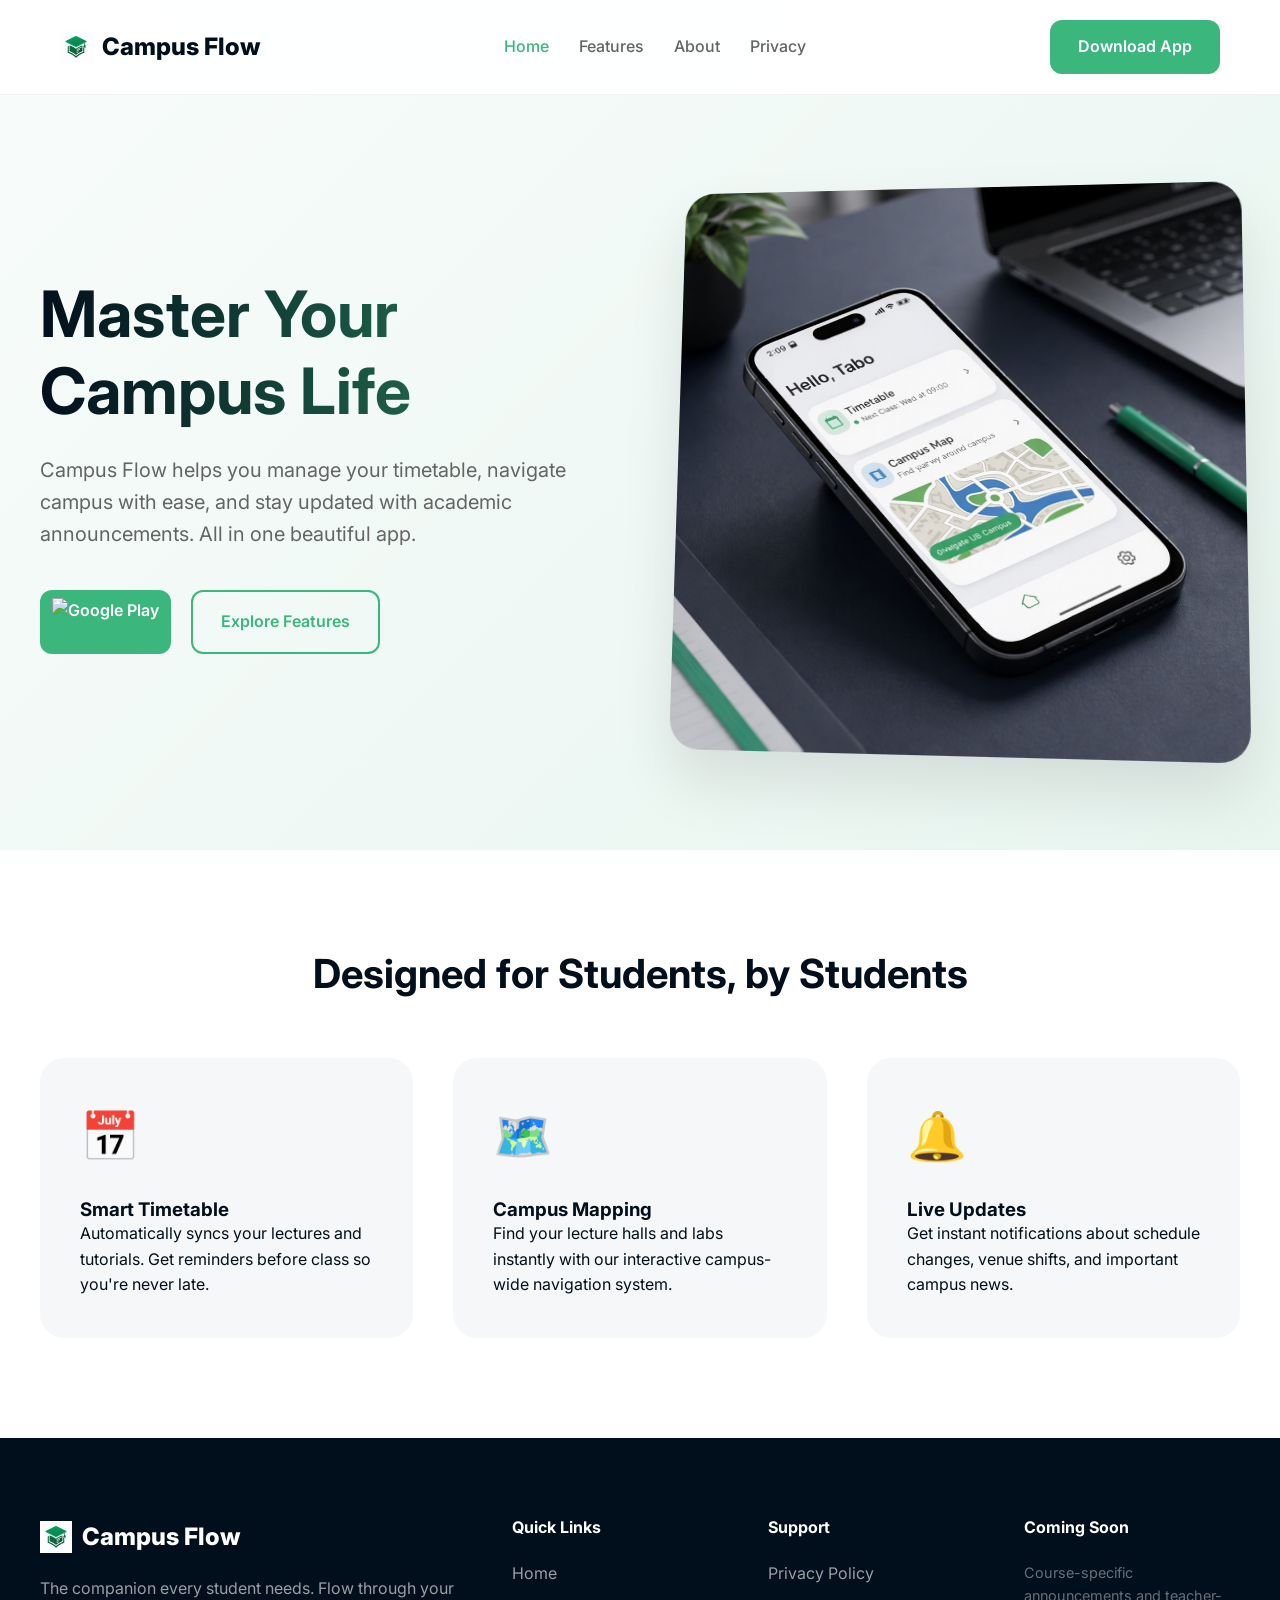
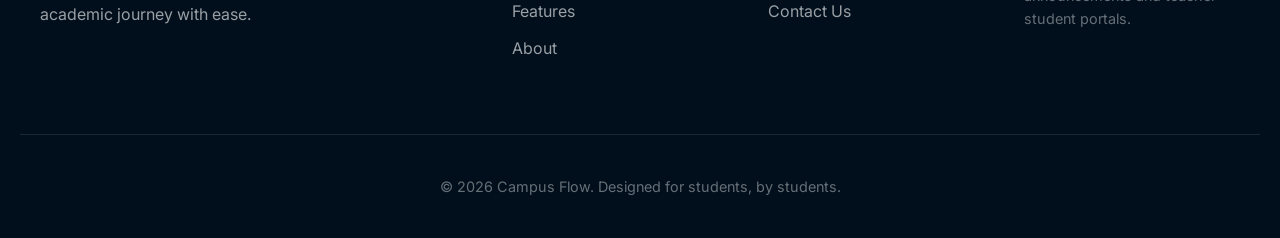
==== index.html @ a7f6c201 "Base Design for campus flow website" ====
<!DOCTYPE html>
<html lang="en">

<head>
    <meta charset="UTF-8">
    <meta name="viewport" content="width=device-width, initial-scale=1.0">
    <title>Campus Flow | Your Academic Life, Simplified</title>
    <meta name="description"
        content="Campus Flow is the ultimate student productivity app for timetable management, campus navigation, and academic success.">
    <link rel="preconnect" href="https://fonts.googleapis.com">
    <link rel="preconnect" href="https://fonts.gstatic.com" crossorigin>
    <link href="https://fonts.googleapis.com/css2?family=Inter:wght@300;400;500;600;700;800&display=swap"
        rel="stylesheet">
    <link rel="stylesheet" href="css/style.css">
</head>

<body>
    <nav class="nav">
        <div class="nav-container">
            <a href="index.html" class="logo">
                <img src="assets/img/logo.png" alt="Campus Flow Logo">
                <span>Campus Flow</span>
            </a>
            <div class="nav-links">
                <a href="index.html" class="active">Home</a>
                <a href="features.html">Features</a>
                <a href="about.html">About</a>
                <a href="privacy.html">Privacy</a>
            </div>
            <a href="#" class="btn btn-primary">Download App</a>
        </div>
    </nav>

    <header class="hero">
        <div class="container hero-grid">
            <div class="hero-content">
                <h1>Master Your Campus Life</h1>
                <p>Campus Flow helps you manage your timetable, navigate campus with ease, and stay updated with
                    academic announcements. All in one beautiful app.</p>
                <div class="hero-btns">
                    <a href="#" class="btn btn-primary">
                        <img src="https://upload.wikimedia.org/wikipedia/commons/7/78/Google_Play_Store_badge_EN.svg"
                            alt="Google Play">
                    </a>
                    <a href="features.html" class="btn btn-outline">Explore Features</a>
                </div>
            </div>
            <div class="hero-image">
                <img src="assets/img/hero.png" alt="Campus Flow App Mockup">
            </div>
        </div>
    </header>

    <section>
        <div class="container" style="text-align: center;">
            <h2 style="font-size: 2.5rem; margin-bottom: 60px;">Designed for Students, by Students</h2>
            <div style="display: grid; grid-template-columns: repeat(auto-fit, minmax(300px, 1fr)); gap: 40px;">
                <div style="background: var(--light-grey); padding: 40px; border-radius: 24px; text-align: left;">
                    <div style="font-size: 3rem; margin-bottom: 24px;">📅</div>
                    <h3>Smart Timetable</h3>
                    <p>Automatically syncs your lectures and tutorials. Get reminders before class so you're never late.
                    </p>
                </div>
                <div style="background: var(--light-grey); padding: 40px; border-radius: 24px; text-align: left;">
                    <div style="font-size: 3rem; margin-bottom: 24px;">🗺️</div>
                    <h3>Campus Mapping</h3>
                    <p>Find your lecture halls and labs instantly with our interactive campus-wide navigation system.
                    </p>
                </div>
                <div style="background: var(--light-grey); padding: 40px; border-radius: 24px; text-align: left;">
                    <div style="font-size: 3rem; margin-bottom: 24px;">🔔</div>
                    <h3>Live Updates</h3>
                    <p>Get instant notifications about schedule changes, venue shifts, and important campus news.</p>
                </div>
            </div>
        </div>
    </section>

    <footer class="footer">
        <div class="container footer-grid">
            <div class="footer-about">
                <a href="index.html" class="logo" style="color: white;">
                    <img src="assets/img/logo.png" alt="Campus Flow Logo">
                    <span>Campus Flow</span>
                </a>
                <p>The companion every student needs. Flow through your academic journey with ease.</p>
            </div>
            <div class="footer-links">
                <h4>Quick Links</h4>
                <ul>
                    <li><a href="index.html">Home</a></li>
                    <li><a href="features.html">Features</a></li>
                    <li><a href="about.html">About</a></li>
                </ul>
            </div>
            <div class="footer-links">
                <h4>Support</h4>
                <ul>
                    <li><a href="privacy.html">Privacy Policy</a></li>
                    <li><a href="mailto:fuehmangi410@gmail.com">Contact Us</a></li>
                </ul>
            </div>
            <div class="footer-links">
                <h4>Coming Soon</h4>
                <p style="color: rgba(255,255,255,0.4); font-size: 0.9rem;">Course-specific announcements and
                    teacher-student portals.</p>
            </div>
        </div>
        <div class="footer-bottom">
            <p>&copy; 2026 Campus Flow. Designed for students, by students.</p>
        </div>
    </footer>
    <script src="js/main.js"></script>
</body>

</html>
---- css/style.css ----
:root {
    --primary: #3BB77E;
    --primary-light: #EBF8F2;
    --primary-dark: #2d8a5f;
    --black: #010f1c;
    --grey: #646464;
    --light-grey: #f5f7f9;
    --white: #ffffff;
    --shadow: rgba(59, 183, 126, 0.15);
    --transition: all 0.3s cubic-bezier(0.4, 0, 0.2, 1);
    --max-width: 1200px;
}

* {
    margin: 0;
    padding: 0;
    box-sizing: border-box;
}

body {
    font-family: 'Inter', -apple-system, BlinkMacSystemFont, "Segoe UI", Roboto, Helvetica, Arial, sans-serif;
    background-color: var(--white);
    color: var(--black);
    line-height: 1.6;
    overflow-x: hidden;
}

h1,
h2,
h3,
h4 {
    color: var(--black);
    line-height: 1.2;
}

a {
    transition: var(--transition);
    text-decoration: none;
    color: inherit;
}

ul {
    list-style: none;
}

img {
    max-width: 100%;
    display: block;
}

/* Navbar */
.nav {
    position: fixed;
    top: 0;
    left: 0;
    width: 100%;
    background: rgba(255, 255, 255, 0.9);
    backdrop-filter: blur(10px);
    z-index: 1000;
    padding: 20px 0;
    border-bottom: 1px solid rgba(0, 0, 0, 0.05);
}

.nav-container {
    max-width: var(--max-width);
    margin: 0 auto;
    padding: 0 20px;
    display: flex;
    justify-content: space-between;
    align-items: center;
}

.logo {
    display: flex;
    align-items: center;
    gap: 10px;
    font-weight: 800;
    font-size: 1.5rem;
    color: var(--black);
}

.logo img {
    height: 32px;
}

.nav-links {
    display: flex;
    gap: 30px;
}

.nav-links a {
    font-weight: 500;
    color: var(--grey);
}

.nav-links a:hover,
.nav-links a.active {
    color: var(--primary);
}

.btn {
    display: flex;
    align-items: center;
    justify-content: center;
    padding: 14px 28px;
    border-radius: 12px;
    font-weight: 600;
    cursor: pointer;
    transition: var(--transition);
    border: none;
    height: auto;
}

.btn-primary {
    background: var(--primary);
    color: var(--white);
}

.btn-primary:hover {
    background: var(--primary-dark);
    transform: translateY(-2px);
    box-shadow: 0 10px 20px var(--shadow);
}

.btn-outline {
    border: 2px solid var(--primary);
    color: var(--primary);
    background: transparent;
}

.btn-outline:hover {
    background: var(--primary-light);
}

/* Sections */
section {
    padding: 100px 20px;
}

.container {
    max-width: var(--max-width);
    margin: 0 auto;
}

/* Hero Section */
.hero {
    padding: 180px 20px 100px;
    background: linear-gradient(135deg, #f8fcfb 0%, #e8f5ef 100%);
    position: relative;
    overflow: hidden;
}

.hero-btns {
    display: flex;
    gap: 20px;
    align-items: stretch;
}

.hero-btns .btn-primary {
    padding: 8px 12px;
}

.hero-btns img {
    height: 48px;
}

.hero-grid {
    display: grid;
    grid-template-columns: 1fr 1fr;
    gap: 60px;
    align-items: center;
}

.hero-content h1 {
    font-size: 4rem;
    margin-bottom: 24px;
    background: linear-gradient(to right, var(--black), var(--primary-dark));
    -webkit-background-clip: text;
    -webkit-text-fill-color: transparent;
}

.hero-content p {
    font-size: 1.25rem;
    color: var(--grey);
    margin-bottom: 40px;
}

.hero-image img {
    border-radius: 30px;
    box-shadow: 0 30px 60px rgba(0, 0, 0, 0.1);
    transform: perspective(1000px) rotateY(-5deg) rotateX(5deg);
}

/* Footer */
.footer {
    background: var(--black);
    color: var(--white);
    padding: 80px 20px 40px;
}

.footer-grid {
    display: grid;
    grid-template-columns: 2fr 1fr 1fr 1fr;
    gap: 40px;
    margin-bottom: 60px;
}

.footer-about p {
    color: rgba(255, 255, 255, 0.6);
    margin-top: 20px;
}

.footer-links h4 {
    color: var(--white);
    margin-bottom: 24px;
}

.footer-links ul li {
    margin-bottom: 12px;
}

.footer-links ul li a {
    color: rgba(255, 255, 255, 0.6);
}

.footer-links ul li a:hover {
    color: var(--primary);
}

.footer-bottom {
    padding-top: 40px;
    border-top: 1px solid rgba(255, 255, 255, 0.1);
    text-align: center;
    color: rgba(255, 255, 255, 0.4);
    font-size: 0.9rem;
}

/* Responsive */
@media (max-width: 968px) {
    .hero-grid {
        grid-template-columns: 1fr;
        text-align: center;
    }

    .hero-content h1 {
        font-size: 3rem;
    }

    .hero-btns {
        justify-content: center;
    }

    .footer-grid {
        grid-template-columns: 1fr 1fr;
    }
}

@media (max-width: 576px) {
    .nav-links {
        display: none;
    }

    .logo {
        font-size: 1.2rem;
    }

    .logo img {
        height: 24px;
    }

    .nav .btn {
        padding: 10px 18px;
        font-size: 0.85rem;
        border-radius: 10px;
    }

    .footer-grid {
        grid-template-columns: 1fr;
    }
}
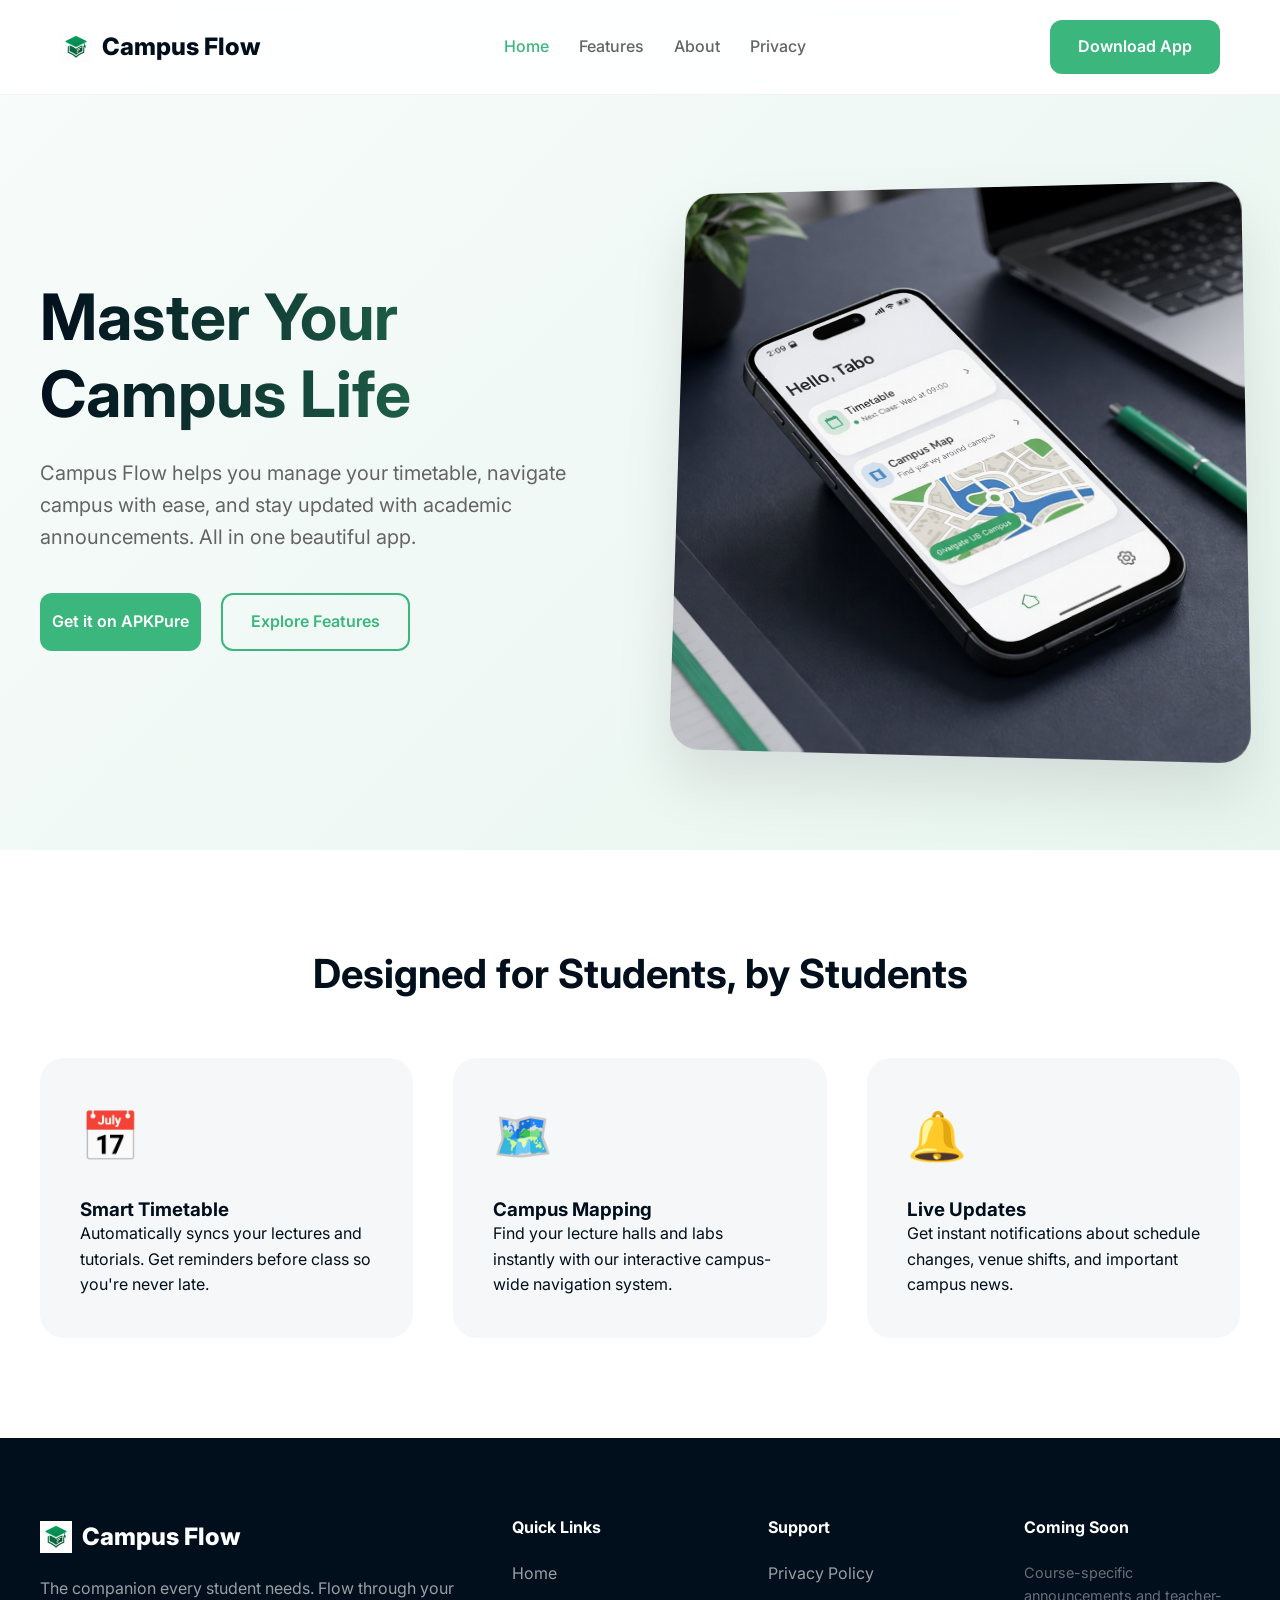
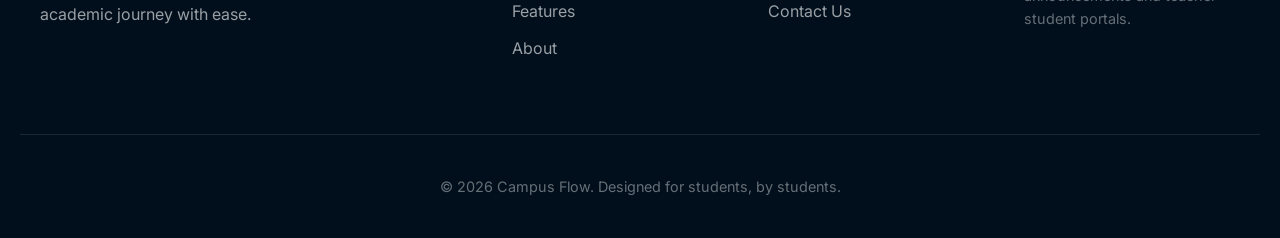
==== commit 7ff15fe6: "fix: Update download app link to APKPure across multiple pages" ====
--- a/index.html
+++ b/index.html
@@ -7,6 +7,11 @@
     <title>Campus Flow | Your Academic Life, Simplified</title>
     <meta name="description"
         content="Campus Flow is the ultimate student productivity app for timetable management, campus navigation, and academic success.">
+    <link rel="apple-touch-icon" sizes="180x180" href="assets/favicon_io/apple-touch-icon.png">
+    <link rel="icon" type="image/png" sizes="32x32" href="assets/favicon_io/favicon-32x32.png">
+    <link rel="icon" type="image/png" sizes="16x16" href="assets/favicon_io/favicon-16x16.png">
+    <link rel="manifest" href="assets/favicon_io/site.webmanifest">
+    <meta name="theme-color" content="#ffffff">
     <link rel="preconnect" href="https://fonts.googleapis.com">
     <link rel="preconnect" href="https://fonts.gstatic.com" crossorigin>
     <link href="https://fonts.googleapis.com/css2?family=Inter:wght@300;400;500;600;700;800&display=swap"
@@ -27,7 +32,7 @@
                 <a href="about.html">About</a>
                 <a href="privacy.html">Privacy</a>
             </div>
-            <a href="#" class="btn btn-primary">Download App</a>
+            <a href="https://apkpure.com/p/com.example.uni_app" class="btn btn-primary">Download App</a>
         </div>
     </nav>
 
@@ -38,9 +43,8 @@
                 <p>Campus Flow helps you manage your timetable, navigate campus with ease, and stay updated with
                     academic announcements. All in one beautiful app.</p>
                 <div class="hero-btns">
-                    <a href="#" class="btn btn-primary">
-                        <img src="https://upload.wikimedia.org/wikipedia/commons/7/78/Google_Play_Store_badge_EN.svg"
-                            alt="Google Play">
+                    <a href="https://apkpure.com/p/com.example.uni_app" class="btn btn-primary">
+                        Get it on APKPure
                     </a>
                     <a href="features.html" class="btn btn-outline">Explore Features</a>
                 </div>
